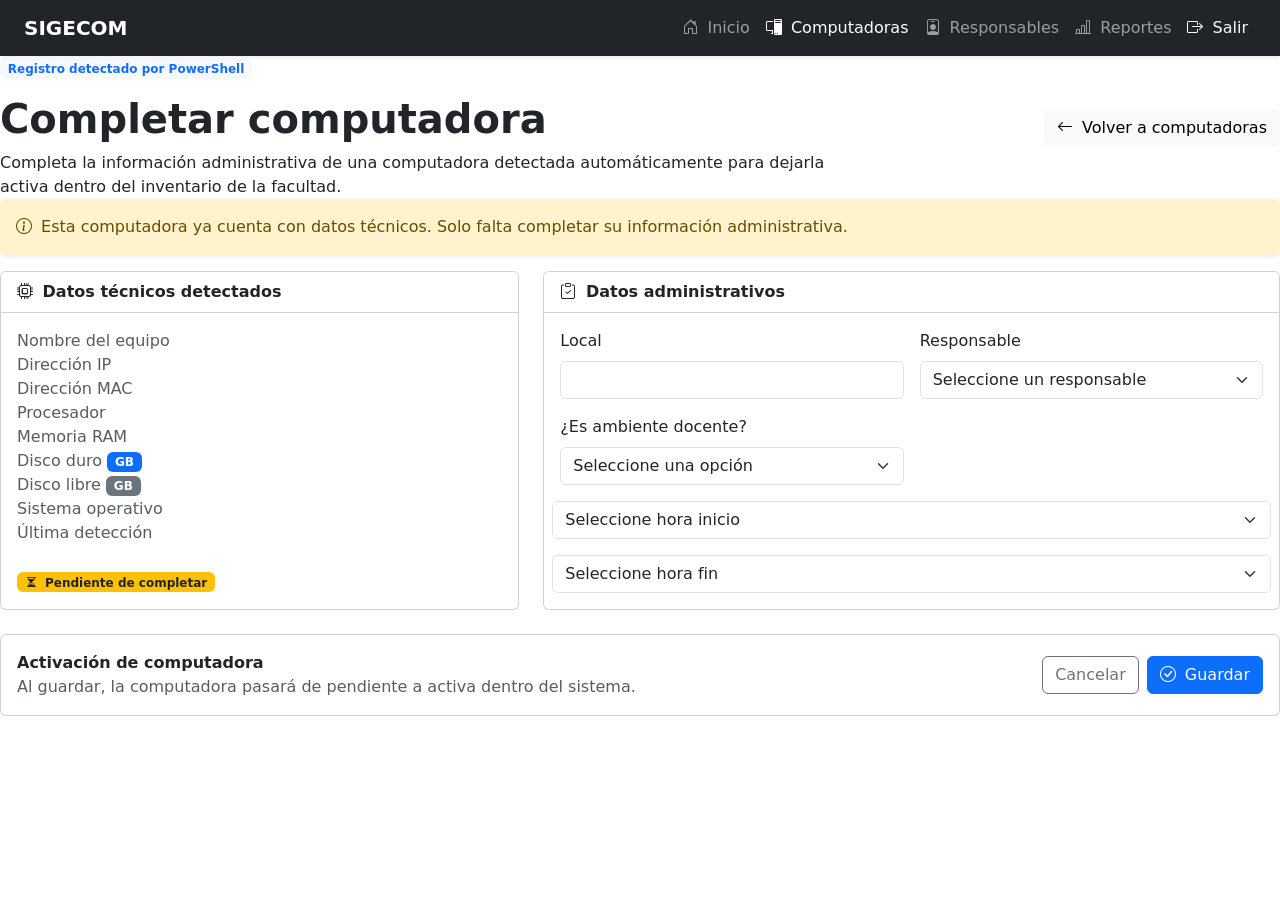
==== src/main/resources/templates/completar-computadora.html @ 12a39d60 "Version final de SIGECOM" ====
<!DOCTYPE html>
<html lang="es" xmlns:th="http://www.thymeleaf.org">
<head>
    <meta charset="UTF-8">
    <title>SIGECOM | Registrar computadora</title>

    <link href="https://cdn.jsdelivr.net/npm/bootstrap@5.3.3/dist/css/bootstrap.min.css" rel="stylesheet">
    <link rel="stylesheet" href="https://cdn.jsdelivr.net/npm/bootstrap-icons@1.11.3/font/bootstrap-icons.css">
    <link rel="stylesheet" th:href="@{/css/styles.css}">
</head>

<body>

<nav class="navbar navbar-expand-lg navbar-dark bg-dark shadow-sm">
    <div class="container-fluid px-4">
        <a class="navbar-brand fw-bold" href="/">SIGECOM</a>

        <div class="navbar-nav ms-auto align-items-center">
            <a class="nav-link" href="/"><i class="bi bi-house-door me-1"></i> Inicio</a>
            <a class="nav-link active" href="/computadoras"><i class="bi bi-pc-display me-1"></i> Computadoras</a>
            <a class="nav-link" href="/responsables"><i class="bi bi-person-badge me-1"></i> Responsables</a>
            <a class="nav-link" href="/reportes"><i class="bi bi-bar-chart-line me-1"></i> Reportes</a>

            <form th:action="@{/logout}" method="post" class="d-inline">
                <button type="submit" class="nav-link border-0 bg-transparent text-light">
                    <i class="bi bi-box-arrow-right me-1"></i> Salir
                </button>
            </form>
        </div>
    </div>
</nav>

<main class="app-main">

    <section class="module-hero">
        <div class="row align-items-center g-3">

            <div class="col-lg-8">
                <span class="badge bg-light text-primary mb-3">
                    Registro detectado por PowerShell
                </span>

                <h1 class="fw-bold mb-2">
                    Completar computadora
                </h1>

                <p class="mb-0">
                    Completa la información administrativa de una computadora detectada automáticamente
                    para dejarla activa dentro del inventario de la facultad.
                </p>
            </div>

            <div class="col-lg-4 text-lg-end">
                <a href="/computadoras" class="btn btn-light">
                    <i class="bi bi-arrow-left me-1"></i> Volver a computadoras
                </a>
            </div>

        </div>
    </section>

    <div class="alert alert-warning border-0 shadow-sm">
        <i class="bi bi-info-circle me-1"></i>
        Esta computadora ya cuenta con datos técnicos. Solo falta completar su información administrativa.
    </div>

    <form th:action="@{/computadoras/completar}" th:object="${computadora}" method="post">

        <input type="hidden" th:field="*{id}">

        <div class="row g-4">

            <div class="col-lg-5">

                <div class="card admin-table-card h-100">
                    <div class="card-header bg-white">
                        <strong>
                            <i class="bi bi-cpu me-1"></i> Datos técnicos detectados
                        </strong>
                    </div>

                    <div class="card-body">

                        <div class="system-status-item">
                            <span class="text-muted">Nombre del equipo</span>
                            <span class="fw-semibold" th:text="${computadora.nombreEquipo}"></span>
                        </div>

                        <div class="system-status-item">
                            <span class="text-muted">Dirección IP</span>
                            <span class="fw-semibold" th:text="${computadora.ip}"></span>
                        </div>

                        <div class="system-status-item">
                            <span class="text-muted">Dirección MAC</span>
                            <span class="fw-semibold" th:text="${computadora.mac}"></span>
                        </div>

                        <div class="system-status-item">
                            <span class="text-muted">Procesador</span>
                            <span class="fw-semibold text-end" th:text="${computadora.procesador}"></span>
                        </div>

                        <div class="system-status-item">
                            <span class="text-muted">Memoria RAM</span>
                            <span class="fw-semibold" th:text="${computadora.ram}"></span>
                        </div>

                        <div class="system-status-item">
                            <span class="text-muted">Disco duro</span>
                            <span>
                                <span class="fw-semibold" th:text="${computadora.discoDuro}"></span>
                                <span class="badge bg-primary">GB</span>
                            </span>
                        </div>
                        <div class="system-status-item">
                            <span class="text-muted">Disco libre</span>
                                <span>
                                    <span class="fw-semibold" th:text="${computadora.discoLibre != null ? computadora.discoLibre : 0}"></span>
                                    <span class="badge bg-secondary">GB</span>
                                </span>
                        </div>

                        <div class="system-status-item">
                            <span class="text-muted">Sistema operativo</span>
                            <span class="fw-semibold text-end" th:text="${computadora.sistemaOperativo != null ? computadora.sistemaOperativo : 'No detectado'}"></span>
                        </div>

                        <div class="system-status-item">
                            <span class="text-muted">Última detección</span>
                            <span class="fw-semibold text-end" th:text="${computadora.ultimaDeteccion != null ? computadora.ultimaDeteccion : 'Sin registro'}"></span>
                        </div>


                        <div class="mt-4">
                            <span class="badge bg-warning text-dark">
                                <i class="bi bi-hourglass-split me-1"></i> Pendiente de completar
                            </span>
                        </div>

                    </div>
                </div>

            </div>

            <div class="col-lg-7">

                <div class="card admin-table-card h-100">
                    <div class="card-header bg-white">
                        <strong>
                            <i class="bi bi-clipboard-check me-1"></i> Datos administrativos
                        </strong>
                    </div>

                    <div class="card-body">

                        <div class="row g-3">

                            <div class="col-md-6">
                                <label class="form-label">Local</label>
                                <input type="text"
                                       th:field="*{local}"
                                       class="form-control"
                                       required>
                            </div>

                            <div class="col-md-6">
                                <label class="form-label">Responsable</label>
                                <select th:field="*{responsable}" class="form-select" required>
                                    <option value="">Seleccione un responsable</option>
                                    <option th:each="resp : ${responsables}"
                                            th:value="${resp.id}"
                                            th:text="${resp.nombre + ' - ' + resp.nivelProfesional}">
                                    </option>
                                </select>
                            </div>

                            <div class="col-md-6">
                                <label class="form-label">¿Es ambiente docente?</label>
                                <select th:field="*{ambienteDocente}" class="form-select" required>
                                    <option value="">Seleccione una opción</option>
                                    <option value="true">Sí</option>
                                    <option value="false">No</option>
                                </select>
                            </div>

                            <select th:field="*{horaInicioNavegacion}" class="form-select" required>
                                <option value="">Seleccione hora inicio</option>
                                <option th:each="hora : ${horarios}"
                                        th:value="${hora}"
                                        th:text="${hora}">
                                </option>
                            </select>

                            <select th:field="*{horaFinNavegacion}" class="form-select" required>
                                <option value="">Seleccione hora fin</option>
                                <option th:each="hora : ${horarios}"
                                        th:value="${hora}"
                                        th:text="${hora}">
                                </option>
                            </select>

                        </div>

                    </div>
                </div>

            </div>

        </div>

        <div class="card quick-panel mt-4">
            <div class="card-body d-flex justify-content-between align-items-center flex-wrap gap-3">

                <div>
                    <strong>Activación de computadora</strong>
                    <p class="text-muted mb-0">
                        Al guardar, la computadora pasará de pendiente a activa dentro del sistema.
                    </p>
                </div>

                <div class="d-flex gap-2">
                    <a href="/computadoras" class="btn btn-outline-secondary">
                        Cancelar
                    </a>

                    <button type="submit" class="btn btn-primary">
                        <i class="bi bi-check-circle me-1"></i> Guardar
                    </button>
                </div>

            </div>
        </div>

    </form>

</main>

<script src="https://cdn.jsdelivr.net/npm/bootstrap@5.3.3/dist/js/bootstrap.bundle.min.js"></script>

</body>
</html>
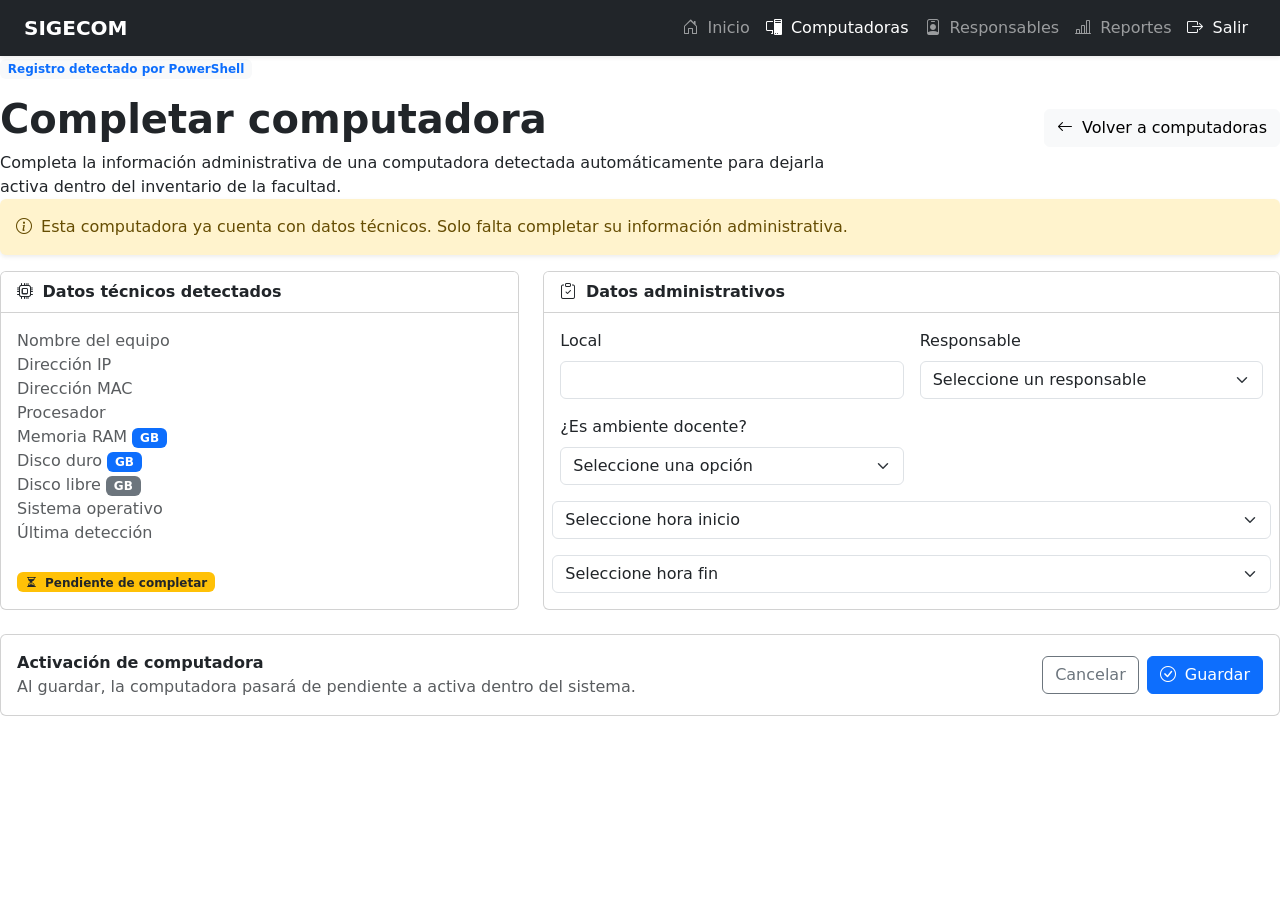
==== commit e0fe898e: "Implementar integración continua y mejorar pruebas unitarias" ====
--- a/src/main/resources/templates/completar-computadora.html
+++ b/src/main/resources/templates/completar-computadora.html
@@ -103,7 +103,10 @@
 
                         <div class="system-status-item">
                             <span class="text-muted">Memoria RAM</span>
-                            <span class="fw-semibold" th:text="${computadora.ram}"></span>
+                            <span>
+                                <span class="fw-semibold" th:text="${computadora.ram}"></span>
+                                <span class="badge bg-primary">GB</span>
+                            </span>
                         </div>
 
                         <div class="system-status-item">
